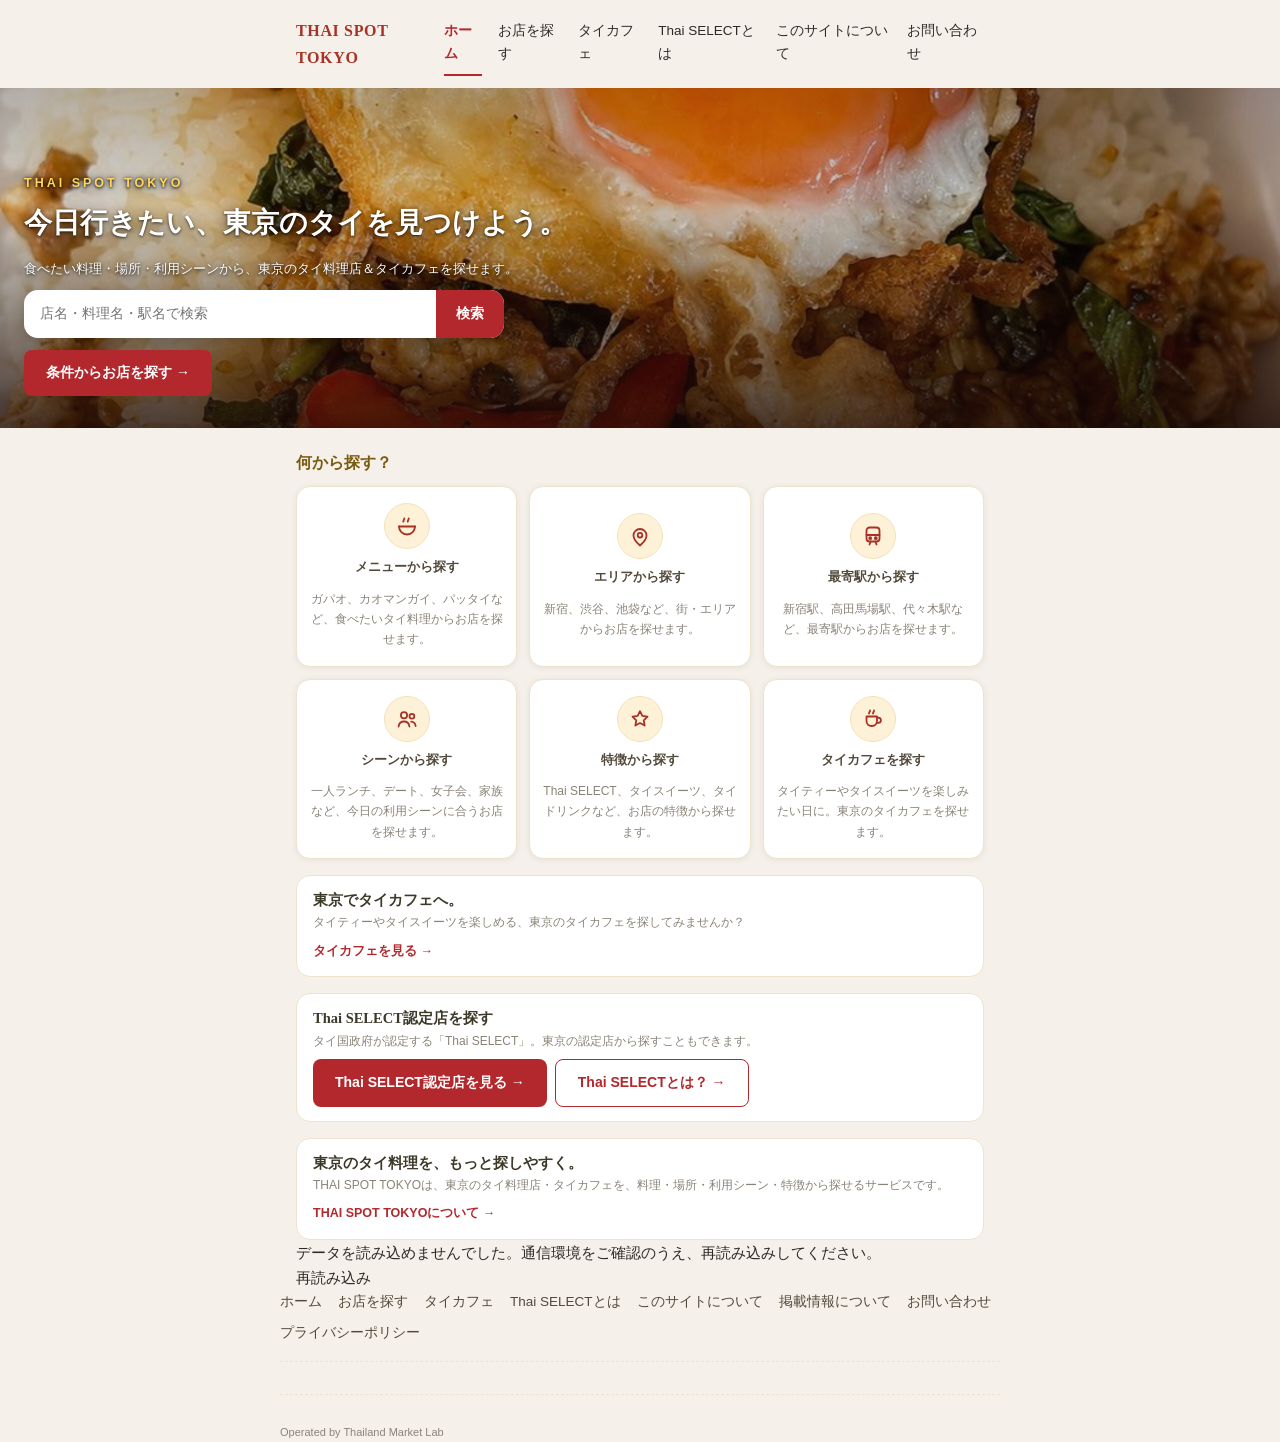
==== index.html @ a92f8f52 "THAI SPOT TOKYO サイト実装一式（多段レビュー・修正反映済み初稿候補） - 11ページ+診断ページ+共通JS7本+GAS(コード/appsscript.json) - テスト50/50 " ====
<!doctype html>
<html lang="ja">
<head>
<meta charset="UTF-8">
<meta name="viewport" content="width=device-width, initial-scale=1.0">
<meta name="robots" content="noindex, nofollow"> <!-- 検収後の移管時にこの行を削除 -->
<title>THAI SPOT TOKYO | 東京のタイ料理店・タイカフェ検索</title>
<meta name="description" content="東京都内のタイ料理店・タイカフェを、料理・エリア・駅・シーン・特徴から探せる検索サイトです。">
<link rel="stylesheet" href="assets/css/style.css">
<style>
  /* このページ限定の補助スタイル(style.cssは編集しない・search.html等の局所style慣例に準拠・実装設計書13-H)。
     既存デザイントークン(:root変数)のみ再利用し、新しい配色は増やさない。 */
  #hero-cta { margin-top: var(--space-3); } /* ヒーロー内メインボタン(13-H-2)を検索バーから少し離す */
  .hero__lead { font-size: 13px; color: #fff; margin: -2px 0 10px; text-shadow: 0 1px 3px rgba(0,0,0,.7), 0 2px 10px rgba(0,0,0,.5); } /* 仕様書3-1の説明文(影強化=8/25課長指摘対応) */
  .promo-panel__actions { display: flex; flex-wrap: wrap; gap: var(--space-2); margin-top: var(--space-2); } /* Thai SELECT 2ボタン化(13-H-5)の横並び */
</style>
</head>
<body>

<div id="site-header"></div>

<main id="main-content">
  <!-- ヒーロー(実装設計書6章): 写真+グラデオーバーレイ+ブランド+キャッチ+検索バー+メインボタン(13-H-2)。
       見出し・背景画像・ボタン文言はtexts()取得後にJSで上書きするが、それまでは下記の初期値をそのまま表示する
       (要件2-2: 文言層は無停止。データ取得失敗時も白画面・空欄にしない) -->
  <section class="hero" id="hero">
    <div class="hero__content">
      <p class="hero__brand">THAI SPOT TOKYO</p>
      <h1 class="hero__title" id="hero-title">今日行きたい、東京のタイを見つけよう。</h1>
      <!-- 仕様書3-1「説明」(最終ゲート仕上げで追加・texts: hero_lead) -->
      <p class="hero__lead" id="hero-lead">食べたい料理・場所・利用シーンから、東京のタイ料理店＆タイカフェを探せます。</p>
      <form class="hero-search" id="hero-search-form" action="search.html" method="get">
        <input class="hero-search__input" type="search" name="freeword" placeholder="店名・料理名・駅名で検索" aria-label="フリーワードで検索">
        <button class="hero-search__button" type="submit">検索</button>
      </form>
      <!-- 仕様書3-1メインボタン(実装設計書13-H-2で新設): [条件からお店を探す →]→search.html -->
      <a class="btn btn--primary" id="hero-cta" href="search.html">条件からお店を探す →</a>
    </div>
  </section>

  <div class="container">

    <!-- シート設定に問題がある可能性があるときだけ表示(実装設計書13-H-12。search.html等と同一の慣例:
         #warnings-banner-mountへappendChild。TS.render.warningsBannerはtypeofガード付きで独立動作) -->
    <div id="warnings-banner-mount"></div>

    <!-- 「何から探す？」6ブロック: search.htmlの該当カテゴリにフォーカス遷移(条件は未適用のまま・要件6章)。
         各タイルの説明文(実装設計書13-H-7)は仕様書3-1の本文どおり・texts()駆動。
         6番目は仕様書3-1どおり「タイカフェ」→cafe.html(実装設計書13-H-6。旧「タイプから探す」は廃止。
         店舗タイプはsearch.html内の選択UIで引き続き選べるため機能喪失なし) -->
    <section aria-labelledby="explore-title">
      <h2 class="section-title" id="explore-title">何から探す？</h2>
      <div class="explore-grid">
        <a class="explore-tile" href="search.html#focus=dish">
          <span class="explore-tile__icon" aria-hidden="true"><svg viewBox="0 0 24 24" fill="none" stroke="currentColor" stroke-width="1.8" stroke-linecap="round" stroke-linejoin="round" focusable="false"><path d="M4 12.5h16"/><path d="M20 12.5a8 8 0 0 1-16 0"/><path d="M9.3 4.5c0 1.3-1 1.9-1 3.2"/><path d="M13.7 4.5c0 1.3-1 1.9-1 3.2"/></svg></span>
          <span class="explore-tile__label">メニューから探す</span>
          <span class="promo-panel__desc" id="explore-desc-dish">ガパオ、カオマンガイ、パッタイなど、食べたいタイ料理からお店を探せます。</span>
        </a>
        <a class="explore-tile" href="search.html#focus=area">
          <span class="explore-tile__icon" aria-hidden="true"><svg viewBox="0 0 24 24" fill="none" stroke="currentColor" stroke-width="1.8" stroke-linecap="round" stroke-linejoin="round" focusable="false"><path d="M12 21.5s-6.5-5.6-6.5-10a6.5 6.5 0 0 1 13 0c0 4.4-6.5 10-6.5 10Z"/><circle cx="12" cy="11.2" r="2.3"/></svg></span>
          <span class="explore-tile__label">エリアから探す</span>
          <span class="promo-panel__desc" id="explore-desc-area">新宿、渋谷、池袋など、街・エリアからお店を探せます。</span>
        </a>
        <a class="explore-tile" href="search.html#focus=station">
          <span class="explore-tile__icon" aria-hidden="true"><svg viewBox="0 0 24 24" fill="none" stroke="currentColor" stroke-width="1.8" stroke-linecap="round" stroke-linejoin="round" focusable="false"><rect x="5.5" y="3.5" width="13" height="14" rx="3"/><path d="M5.5 11h13"/><circle cx="9.2" cy="14.2" r="1"/><circle cx="14.8" cy="14.2" r="1"/><path d="M8.5 20.5l1.2-3"/><path d="M15.5 20.5l-1.2-3"/></svg></span>
          <span class="explore-tile__label">最寄駅から探す</span>
          <span class="promo-panel__desc" id="explore-desc-station">新宿駅、高田馬場駅、代々木駅など、最寄駅からお店を探せます。</span>
        </a>
        <a class="explore-tile" href="search.html#focus=scene">
          <span class="explore-tile__icon" aria-hidden="true"><svg viewBox="0 0 24 24" fill="none" stroke="currentColor" stroke-width="1.8" stroke-linecap="round" stroke-linejoin="round" focusable="false"><circle cx="9" cy="8.3" r="3.1"/><path d="M3.6 19.5c.4-3.1 2.7-5 5.4-5s5 1.9 5.4 5"/><circle cx="16.9" cy="9.3" r="2.4"/><path d="M16.2 14.7c2.5.3 4.1 1.9 4.4 4.3"/></svg></span>
          <span class="explore-tile__label">シーンから探す</span>
          <span class="promo-panel__desc" id="explore-desc-scene">一人ランチ、デート、女子会、家族など、今日の利用シーンに合うお店を探せます。</span>
        </a>
        <a class="explore-tile" href="search.html#focus=feature">
          <span class="explore-tile__icon" aria-hidden="true"><svg viewBox="0 0 24 24" fill="none" stroke="currentColor" stroke-width="1.8" stroke-linecap="round" stroke-linejoin="round" focusable="false"><path d="M12 4.2l2.3 4.7 5.2.76-3.76 3.66.89 5.18L12 16.06l-4.63 2.44.89-5.18L4.5 9.66l5.2-.76Z"/></svg></span>
          <span class="explore-tile__label">特徴から探す</span>
          <span class="promo-panel__desc" id="explore-desc-feature">Thai SELECT、タイスイーツ、タイドリンクなど、お店の特徴から探せます。</span>
        </a>
        <a class="explore-tile" href="cafe.html">
          <span class="explore-tile__icon" aria-hidden="true"><svg viewBox="0 0 24 24" fill="none" stroke="currentColor" stroke-width="1.8" stroke-linecap="round" stroke-linejoin="round" focusable="false"><path d="M5.5 9.5h10.5v4.5a5 5 0 0 1-5 5h-.5a5 5 0 0 1-5-5Z"/><path d="M16 10.6h1.3a2.6 2.6 0 0 1 0 5.2H16"/><path d="M9 3.5c0 1.2-1 1.7-1 3"/><path d="M13 3.5c0 1.2-1 1.7-1 3"/></svg></span>
          <span class="explore-tile__label">タイカフェを探す</span>
          <span class="promo-panel__desc" id="explore-desc-cafe">タイティーやタイスイーツを楽しみたい日に。東京のタイカフェを探せます。</span>
        </a>
      </div>
    </section>

    <!-- おすすめ条件チップ: タップで条件適用済み遷移(要件6章)。値はSite_Texts「recommend_chips」駆動(実装設計書7章) -->
    <section id="recommend-section" aria-labelledby="recommend-title" hidden>
      <h2 class="section-title" id="recommend-title">おすすめの条件から探す</h2>
      <div id="recommend-chips" class="chips"></div>
    </section>

    <!-- タイ料理、何を食べる？(仕様書3-1・実装設計書13-H-1で新設): 「定番から探す」「ちょっと珍しいタイ料理」
         各5チップ+[すべてのメニューから探す →]。チップはtexts('home_dishes_popular'/'home_dishes_rare')
         駆動・resolveChipParamKey(下記スクリプト内・おすすめチップと同一関数)でMenusと突合し、未解決ラベルは
         非表示。仕様書の「ガパオ」は実在値「ガパオライス」に置換済み(fixtures/Menus.json確認・報告書に対応表)。
         おすすめチップ同様、db確定前(または通信失敗時)は非表示のまま(既存recommend-sectionの挙動に合わせる) -->
    <section id="dishes-section" aria-labelledby="dishes-title" hidden>
      <h2 class="section-title" id="dishes-title">タイ料理、何を食べる？</h2>
      <p class="promo-panel__desc" id="dishes-lead">「タイ料理が食べたい。でも、何を選べばいい？ そんなときは料理から探してみてください。」</p>
      <div class="panel" id="dishes-popular-panel" hidden>
        <h3 id="dishes-popular-title">定番から探す</h3>
        <div id="dishes-popular-chips" class="chips"></div>
      </div>
      <div class="panel" id="dishes-rare-panel" hidden>
        <h3 id="dishes-rare-title">ちょっと珍しいタイ料理</h3>
        <div id="dishes-rare-chips" class="chips"></div>
      </div>
      <p id="dishes-cta"><a class="btn btn--outline" id="dishes-cta-link" href="search.html#focus=dish">すべてのメニューから探す →</a></p>
    </section>

    <!-- タイカフェ導線(要件1章: ホーム→/cafe.html) -->
    <section class="promo-panel" id="promo-cafe">
      <h2 class="promo-panel__title" id="promo-cafe-title">東京でタイカフェへ。</h2>
      <p class="promo-panel__desc" id="promo-cafe-desc">タイティーやタイスイーツを楽しめる、東京のタイカフェを探してみませんか？</p>
      <a class="promo-panel__link" id="promo-cafe-link" href="cafe.html">タイカフェを見る →</a>
    </section>

    <!-- Thai SELECT導線(要件1章: ホーム→/thaiselect.html)。実装設計書13-H-5: 仕様書3-1どおり2ボタン化
         ([Thai SELECT認定店を見る →]→search.html?feature=Thai SELECT認定(実在Feature名・URLエンコード)
         +[Thai SELECTとは？ →]→thaiselect.html)。未使用だったhome_thaiselect_button/home_cafe_buttonを
         実際に使う形にした(promoリンクのtexts駆動化) -->
    <section class="promo-panel" id="promo-thaiselect">
      <h2 class="promo-panel__title" id="promo-thaiselect-title">Thai SELECT認定店を探す</h2>
      <p class="promo-panel__desc" id="promo-thaiselect-desc">タイ国政府が認定する「Thai SELECT」。東京の認定店から探すこともできます。</p>
      <div class="promo-panel__actions">
        <a class="btn btn--primary" id="promo-thaiselect-primary" href="search.html">Thai SELECT認定店を見る →</a>
        <a class="btn btn--outline" id="promo-thaiselect-secondary" href="thaiselect.html">Thai SELECTとは？ →</a>
      </div>
    </section>

    <!-- About導線(仕様書3-1/3-7・実装設計書13-H-3で新設): [THAI SPOT TOKYOについて →]→about.html。
         既存のpromo-panel部品をそのまま流用(新規CSS不要) -->
    <section class="promo-panel" id="promo-about">
      <h2 class="promo-panel__title" id="promo-about-title">東京のタイ料理を、もっと探しやすく。</h2>
      <p class="promo-panel__desc" id="promo-about-desc">THAI SPOT TOKYOは、東京のタイ料理店・タイカフェを、料理・場所・利用シーン・特徴から探せるサービスです。</p>
      <a class="promo-panel__link" id="promo-about-link" href="about.html">THAI SPOT TOKYOについて →</a>
    </section>

    <!-- 広告枠(要件1章: ホーム下部1)。該当広告なしなら何も描画されない -->
    <div id="home-ad-slot"></div>

    <!-- データ取得失敗時のみ表示(要件2-3: 白画面禁止) -->
    <div id="home-error" hidden></div>

  </div>
</main>

<div id="site-footer"></div>

<script src="assets/js/config.js"></script>
<script src="assets/js/texts-default.js"></script>
<script src="assets/js/util.js"></script>
<script src="assets/js/data.js"></script>
<script src="assets/js/render.js"></script>
<script src="assets/js/log.js"></script>
<script>
(function () {
  'use strict';

  // 共通ヘッダー/フッターはdbなしで即描画(体感速度優先)。フッターの「お知らせ・特集」はdb確定後に追って反映する。
  TS.render.chrome('home');

  // Thai SELECT主ボタンのhref(実装設計書13-H-5: search.html?feature=Thai SELECT認定・実在Feature名を
  // encodeURIComponentで必ずエスケープ・thaiselect.htmlの既存CTA実装と同じ組み立て方)。
  // 固定値でdbに依存しないため、データ取得を待たず同期的に設定する(通信失敗時もリンク切れにしない)。
  var thaiselectPrimary = document.getElementById('promo-thaiselect-primary');
  if (thaiselectPrimary) thaiselectPrimary.href = 'search.html?feature=' + encodeURIComponent('Thai SELECT認定');

  TS.data.load().then(function (db) {
    TS.render.footerNotices(db);
    insertWarningsBanner(db);

    // ヒーロー見出し・メインボタン(要件2-2: Site_Texts駆動。値が無ければHTML初期値のまま)
    var heroCatch = db.texts('hero_catch');
    if (heroCatch) TS.util.setText('hero-title', heroCatch);
    setTextIfPresent('hero-lead', db.texts('hero_lead'));
    setTextIfPresent('hero-cta', db.texts('hero_cta_label'));

    // ヒーロー背景画像(実装設計書6章: texts('hero_image_url') > assets/img/hero.jpg > CSSグラデ)
    var heroImageRaw = db.texts('hero_image_url');
    if (heroImageRaw) {
      var safeHero = TS.util.safeUrl(heroImageRaw, { image: true });
      if (safeHero) {
        var heroEl = document.getElementById('hero');
        if (heroEl) heroEl.style.setProperty('--hero-image', 'url("' + safeHero + '")');
      }
    }

    renderExploreDescriptions(db);
    renderRecommendChips(db);
    renderDishSection(db);

    // タイカフェ/Thai SELECT/About導線の文言(Site_Texts駆動)
    setTextIfPresent('promo-cafe-title', db.texts('home_cafe_title'));
    setTextIfPresent('promo-cafe-desc', db.texts('home_cafe_desc'));
    setTextIfPresent('promo-cafe-link', db.texts('home_cafe_button'));

    setTextIfPresent('promo-thaiselect-title', db.texts('home_thaiselect_title'));
    setTextIfPresent('promo-thaiselect-desc', db.texts('home_thaiselect_desc'));
    setTextIfPresent('promo-thaiselect-primary', db.texts('home_thaiselect_button'));
    setTextIfPresent('promo-thaiselect-secondary', db.texts('home_thaiselect_secondary_button'));

    setTextIfPresent('promo-about-title', db.texts('home_about_title'));
    setTextIfPresent('promo-about-desc', db.texts('home_about_desc'));
    setTextIfPresent('promo-about-link', db.texts('home_about_button'));

    // 広告枠(要件1章: home_bottom。該当広告なしならadSlotはnullを返すので何もしない)
    var ad = TS.render.adSlot('home_bottom', db);
    if (ad) document.getElementById('home-ad-slot').appendChild(ad);

  }).catch(function (err) {
    // 要件2-3: 通信失敗・非200時は「データを読み込めませんでした」表示(白画面禁止)
    var errEl = document.getElementById('home-error');
    if (errEl) {
      errEl.hidden = false;
      TS.data.loadError(errEl, err);
    }
  });

  // シート設定に問題がある可能性があるときだけ小バナーを先頭(コンテナ内)に挿入(実装設計書13-H-12)
  function insertWarningsBanner(db) {
    if (typeof TS.render.warningsBanner !== 'function') return;
    var banner = TS.render.warningsBanner(db);
    if (!banner) return;
    var mount = document.getElementById('warnings-banner-mount');
    if (mount) mount.appendChild(banner);
  }

  function setTextIfPresent(id, text) {
    if (text) TS.util.setText(id, text);
  }

  // 「何から探す？」6タイルの説明文(実装設計書13-H-7)
  function renderExploreDescriptions(db) {
    setTextIfPresent('explore-desc-dish', db.texts('home_block_dish_desc'));
    setTextIfPresent('explore-desc-area', db.texts('home_block_area_desc'));
    setTextIfPresent('explore-desc-station', db.texts('home_block_station_desc'));
    setTextIfPresent('explore-desc-scene', db.texts('home_block_scene_desc'));
    setTextIfPresent('explore-desc-feature', db.texts('home_block_feature_desc'));
    setTextIfPresent('explore-desc-cafe', db.texts('home_block_cafe_desc'));
  }

  // おすすめ条件チップを描画する。値はカンマ区切りのtexts('recommend_chips')、
  // 無ければconfig.jsのTS.config.RECOMMEND_CHIPSにフォールバック(実装設計書7章)
  function renderRecommendChips(db) {
    var section = document.getElementById('recommend-section');
    var mount = document.getElementById('recommend-chips');
    if (!mount || !section) return;

    var raw = db.texts('recommend_chips');
    var labels = raw
      ? parseCsvLabels(raw)
      : (TS.config.RECOMMEND_CHIPS || []).map(function (s) { return (s || '').trim(); }).filter(Boolean);
    var items = buildChipItems(labels, db);

    if (!items.length) {
      section.hidden = true;
      return;
    }
    section.hidden = false;
    renderChipGroup(items, mount);
  }

  // タイ料理、何を食べる？(仕様書3-1・実装設計書13-H-1): 「定番から探す」「ちょっと珍しいタイ料理」の
  // 2グループをそれぞれ resolveChipParamKey で実マスタ突合し、未解決ラベルは非表示にする
  // (要件2-4「無言の誤誘導禁止」＝存在しない条件はリンクとして出さない、おすすめチップと同じ方針)。
  function renderDishSection(db) {
    var section = document.getElementById('dishes-section');
    if (!section) return;

    setTextIfPresent('dishes-title', db.texts('home_dishes_heading'));
    setTextIfPresent('dishes-lead', db.texts('home_dishes_lead'));
    setTextIfPresent('dishes-cta-link', db.texts('home_dishes_cta_label'));

    var popularItems = buildChipItems(parseCsvLabels(db.texts('home_dishes_popular')), db);
    var rareItems = buildChipItems(parseCsvLabels(db.texts('home_dishes_rare')), db);

    toggleDishPanel('dishes-popular-panel', 'dishes-popular-title', 'dishes-popular-chips',
      db.texts('home_dishes_popular_heading'), popularItems);
    toggleDishPanel('dishes-rare-panel', 'dishes-rare-title', 'dishes-rare-chips',
      db.texts('home_dishes_rare_heading'), rareItems);

    // 両グループとも0件なら見出し/リード文/CTAだけの空セクションを出さない
    section.hidden = !(popularItems.length || rareItems.length);
  }

  function toggleDishPanel(panelId, titleId, chipsId, headingText, items) {
    var panel = document.getElementById(panelId);
    if (!panel) return;
    if (!items.length) { panel.hidden = true; return; }
    setTextIfPresent(titleId, headingText);
    renderChipGroup(items, document.getElementById(chipsId));
    panel.hidden = false;
  }

  // ---- チップ解決の共通ヘルパー(おすすめチップ/タイ料理2グループで共用。resolveChipParamKeyは
  //      このファイル内の1箇所のみに実装し重複実装しない・実装設計書13-H注意点) ----

  function parseCsvLabels(raw) {
    return (raw ? raw.split(',') : [])
      .map(function (s) { return (s || '').trim(); })
      .filter(Boolean);
  }

  function buildChipItems(labels, db) {
    return (labels || [])
      .map(function (label) { return { value: label, label: label, paramKey: resolveChipParamKey(label, db) }; })
      .filter(function (it) { return !!it.paramKey; });
  }

  function renderChipGroup(items, mount) {
    if (!mount) return;
    while (mount.firstChild) mount.removeChild(mount.firstChild);
    if (!items.length) return;
    var chipsEl = TS.render.chips(items, {
      hrefFor: function (value) {
        var it = items.filter(function (x) { return x.value === value; })[0];
        return 'search.html?' + it.paramKey + '=' + encodeURIComponent(value);
      }
    });
    while (chipsEl.firstChild) mount.appendChild(chipsEl.firstChild);
  }

  // 各ラベルがどのカテゴリ(料理/エリア/駅/シーン/特徴/タイプ)に属すか、マスタと突合して判定する。
  // 要件2-4: 値の突合はトリム+正規化。マスタに存在しない値は無視して表示しない(無言の誤誘導を避ける=
  // 存在しない条件は「見つからなかった」表示をするより、そもそもリンクとして出さない方が安全なため)
  function resolveChipParamKey(label, db) {
    var norm = TS.util.norm(label);
    if ((db.menus || []).some(function (m) { return TS.util.norm(m.name) === norm; })) return 'dish';
    if ((db.scenes || []).some(function (s) { return TS.util.norm(s.name) === norm; })) return 'scene';
    if ((db.features || []).some(function (f) { return TS.util.norm(f.name) === norm; })) return 'feature';
    if ((db.stores || []).some(function (s) { return TS.util.norm(s.area) === norm; })) return 'area';
    if ((db.stores || []).some(function (s) { return TS.util.norm(s.station) === norm; })) return 'station';
    if ((db.stores || []).some(function (s) { return TS.util.norm(s.storeType) === norm; })) return 'type';
    return null;
  }
})();
</script>
</body>
</html>
---- assets/css/style.css ----
/*
 * THAI SPOT TOKYO — 全ページ共通デザインシステム
 * 作成: タチコマ(Wave1-B)。配色・書体・部品は「デザイン案_CD統合_v1.html」(発注者確定デザイン)を正とする。
 * 構成の参考: demo/index.html(発注者高評価のデモ)。ただし配色はCD統合案(赤・金黄・クリーム)のみを使用し、
 * demoの緑系配色(--thai-green等)は採用しない(要件定義書8章: 配色はCD統合案が正)。
 * 375px基準モバイルファースト。768px+でコンテナ幅・2カラム化などを調整(実装設計書2章)。
 */

/* ==========================================================================
   0. リセット
   ========================================================================== */
*,
*::before,
*::after {
  box-sizing: border-box;
  margin: 0;
  padding: 0;
}

html {
  -webkit-text-size-adjust: 100%;
  text-size-adjust: 100%;
}

ul,
ol {
  list-style: none;
}

a {
  color: inherit;
  text-decoration: none;
}

img,
svg {
  display: block;
  max-width: 100%;
  height: auto;
}

button,
input,
textarea,
select {
  font: inherit;
  color: inherit;
  background: none;
  border: none;
}

button {
  cursor: pointer;
}

button:disabled {
  cursor: not-allowed;
}

/* ==========================================================================
   1. デザイントークン(CSSカスタムプロパティ) — デザイン案_CD統合_v1.html準拠
   ========================================================================== */
:root {
  /* カラー: 案C×D統合(確定) */
  --color-primary: #b3282d;       /* 主赤: ボタン・強調・見出しリンク */
  --color-primary-deep: #a83226;  /* 深赤: 店舗名・タグ(赤) */
  --color-gold: #f4c430;          /* 金黄: 枠アクセント(chip.y等) */
  --color-gold-light: #ffd75e;    /* 金黄(明): ブランドロゴ文字・ヒーロー強調 */

  --color-bg: #f5f1ea;            /* クリーム地: ページ背景 */
  --color-card: #fffdf9;          /* カード背景 */
  --color-border: #eee3cd;        /* カード枠・区切り線 */
  --color-chip-border: #e8ddc8;   /* チップ枠(未選択時) */

  --color-ink: #2d2a26;           /* 本文の基本文字色 */
  --color-heading: #3d3929;       /* セクション見出し文字色 */
  --color-muted: #8a8378;         /* 補足・メタ情報(エリア/駅など) */
  --color-muted-2: #52493a;       /* 補足文字色(やや濃い) */
  --color-subtle: #4b5563;        /* 注意書き等の控えめな文字色 */

  --color-tag-gold-bg: #ffe9b8;   /* タグ(黄)背景 */
  --color-tag-gold-ink: #7a5b12;  /* タグ(黄)文字 */
  --color-tag-red-bg: #fbdfd7;    /* タグ(赤)背景 */
  --color-tag-red-ink: #a83226;   /* タグ(赤)文字 */

  --color-white: #ffffff;
  --color-danger: #b3282d;        /* エラー表示は主赤を流用 */
  --color-danger-bg: #fbdfd7;

  /* ヒーロー背景(実写真が無い場合の代替グラデーション。デザイン案のfoodmark演出に対応) */
  --hero-gradient: radial-gradient(120% 90% at 20% 15%, #e8a13c 0%, #cf5f2e 34%, #a83226 62%, #7a1f1c 100%);
  /* 明るい料理写真でも文字が読めるよう全体を濃いめに・文字が乗る下部は特に濃く(8/25課長指摘対応) */
  --hero-overlay: linear-gradient(180deg, rgba(25, 9, 7, .32) 0%, rgba(25, 9, 7, .18) 35%, rgba(25, 9, 7, .78) 100%);

  /* 書体 */
  --font-heading: Georgia, "Yu Mincho", "Hiragino Mincho ProN", serif;
  --font-body: "Hiragino Sans", "Yu Gothic UI", "Meiryo", sans-serif;

  /* 角丸・シャドウ・間隔 */
  --radius-s: 8px;
  --radius-m: 14px;
  --radius-l: 16px;
  --radius-pill: 999px;
  --shadow-card: 0 1px 6px rgba(0, 0, 0, .07);
  --shadow-float: 0 4px 14px rgba(0, 0, 0, .18);
  --shadow-header: 0 1px 4px rgba(0, 0, 0, .08);

  --container-max: 720px;

  --space-1: 4px;
  --space-2: 8px;
  --space-3: 12px;
  --space-4: 16px;
  --space-5: 24px;
  --space-6: 32px;
  --space-7: 48px;
}

/* ==========================================================================
   2. ベース
   ========================================================================== */
body {
  font-family: var(--font-body);
  background: var(--color-bg);
  color: var(--color-ink);
  line-height: 1.7;
  font-size: 15px;
  -webkit-font-smoothing: antialiased;
}

h1, h2, h3, h4 {
  font-family: var(--font-heading);
  color: var(--color-heading);
  line-height: 1.4;
  font-weight: 700;
}

p {
  color: var(--color-ink);
}

/* 動的テキストの改行反映(要件2-4: innerHTML禁止のためtextContent+CSS改行で対応) */
.pre-wrap {
  white-space: pre-wrap;
  word-break: break-word;
}

:focus-visible {
  outline: 2px solid var(--color-primary);
  outline-offset: 2px;
}

.visually-hidden {
  position: absolute !important;
  width: 1px; height: 1px;
  padding: 0; margin: -1px;
  overflow: hidden;
  clip: rect(0, 0, 0, 0);
  white-space: nowrap;
  border: 0;
}

.container {
  max-width: var(--container-max);
  margin: 0 auto;
  padding: 0 var(--space-4);
}

main {
  display: block;
  min-height: 60vh;
}

.section-title {
  font-family: var(--font-heading);
  font-size: 16px;
  color: var(--color-tag-gold-ink);
  margin: var(--space-6) 0 var(--space-3);
}
.section-title:first-child {
  margin-top: var(--space-5);
}

@media (prefers-reduced-motion: reduce) {
  * { transition: none !important; animation: none !important; }
}

/* ==========================================================================
   3. ヘッダー(ロゴ+ハンバーガーnav) — CSSのみのcheckbox hack
   ========================================================================== */
.site-header {
  background: var(--color-white);
  box-shadow: var(--shadow-header);
  position: sticky;
  top: 0;
  z-index: 100;
}

.site-header__inner {
  max-width: var(--container-max);
  margin: 0 auto;
  padding: var(--space-3) var(--space-4);
  display: flex;
  align-items: center;
  justify-content: space-between;
  position: relative;
}

.site-logo {
  font-family: var(--font-heading);
  font-weight: 700;
  font-size: 16px;
  letter-spacing: .04em;
  color: var(--color-primary-deep);
}

/* チェックボックスハック本体は非表示 */
.nav-toggle {
  position: absolute;
  opacity: 0;
  pointer-events: none;
  width: 1px;
  height: 1px;
}

.hamburger {
  display: flex;
  flex-direction: column;
  justify-content: center;
  gap: 4px;
  width: 32px;
  height: 32px;
  padding: 6px;
  cursor: pointer;
}
.hamburger span {
  display: block;
  height: 2px;
  border-radius: 2px;
  background: var(--color-primary-deep);
}

.site-nav {
  display: none;
  flex-direction: column;
  position: absolute;
  top: 100%;
  left: 0;
  right: 0;
  background: var(--color-white);
  box-shadow: var(--shadow-float);
  border-top: 1px solid var(--color-border);
}
.site-nav__link {
  padding: var(--space-3) var(--space-4);
  font-size: 14px;
  border-bottom: 1px solid var(--color-bg);
}
.site-nav__link.is-current {
  color: var(--color-primary);
  font-weight: 700;
}

.nav-toggle:checked ~ .site-nav {
  display: flex;
}

@media (min-width: 768px) {
  .hamburger { display: none; }
  .site-nav {
    display: flex;
    flex-direction: row;
    position: static;
    box-shadow: none;
    border-top: none;
    background: none;
    gap: var(--space-4);
  }
  .site-nav__link {
    padding: var(--space-2) 0;
    border-bottom: none;
    font-size: 13.5px;
  }
  .site-nav__link.is-current {
    border-bottom: 2px solid var(--color-primary);
  }
}

/* ==========================================================================
   4. フッター
   ========================================================================== */
.site-footer {
  background: var(--color-white);
  border-top: 1px solid var(--color-border);
  margin-top: var(--space-7);
  padding: var(--space-6) var(--space-4) var(--space-5);
}

.footer-nav {
  max-width: var(--container-max);
  margin: 0 auto;
  display: flex;
  flex-wrap: wrap;
  gap: var(--space-2) var(--space-4);
  font-size: 13px;
  color: var(--color-muted-2);
  padding-bottom: var(--space-4);
}
.footer-nav__link:hover {
  color: var(--color-primary);
}

.footer-notices {
  max-width: var(--container-max);
  margin: 0 auto;
  padding: var(--space-4) 0;
  border-top: 1px dashed var(--color-border);
}
.footer-notices__title {
  font-size: 13px;
  color: var(--color-tag-gold-ink);
  margin-bottom: var(--space-2);
}
.footer-notices__list {
  display: flex;
  flex-direction: column;
  gap: var(--space-1);
}
.footer-notices__link {
  font-size: 13px;
  color: var(--color-primary-deep);
}
.footer-notices__link:hover {
  text-decoration: underline;
}

.footer-caution {
  max-width: var(--container-max);
  margin: 0 auto;
  padding-top: var(--space-4);
  border-top: 1px dashed var(--color-border);
  font-size: 11.5px;
  color: var(--color-muted);
  white-space: pre-wrap;
}

.footer-copyright {
  max-width: var(--container-max);
  margin: var(--space-3) auto 0;
  font-size: 11px;
  color: var(--color-muted);
}

@media (min-width: 768px) {
  .footer-nav { font-size: 13.5px; }
}

/* ==========================================================================
   5. ヒーロー(写真+グラデオーバーレイ+検索バー)
   ========================================================================== */
.hero {
  position: relative;
  min-height: 280px;
  overflow: hidden;
  display: flex;
  align-items: flex-end;
  /* 優先順位: texts('hero_image_url')(JSが--hero-imageを設定) > assets/img/hero.jpg > CSSグラデ(実装設計書6章) */
  background-image: var(--hero-image, url('../img/hero.jpg')), var(--hero-gradient);
  background-size: cover, cover;
  background-position: center, center;
  background-repeat: no-repeat, no-repeat;
}

.hero::after {
  content: '';
  position: absolute;
  inset: 0;
  background: var(--hero-overlay);
  pointer-events: none;
}

.hero__content {
  position: relative;
  z-index: 1;
  width: 100%;
  padding: var(--space-5) var(--space-4) var(--space-5);
  color: var(--color-white);
}

.hero__brand {
  font-size: 12.5px;
  letter-spacing: .24em;
  color: var(--color-gold-light);
  font-weight: 700;
  /* 白飯・卵など明るい背景でも沈まない三重影(8/25課長指摘対応) */
  text-shadow: 0 0 5px rgba(0, 0, 0, .65), 0 1px 3px rgba(0, 0, 0, .8), 0 2px 12px rgba(0, 0, 0, .55);
}

.hero__title {
  font-family: var(--font-heading);
  font-size: 22px;
  font-weight: 600;
  line-height: 1.5;
  margin: var(--space-2) 0 var(--space-4);
  text-shadow: 0 1px 3px rgba(0, 0, 0, .7), 0 2px 16px rgba(0, 0, 0, .55);
  color: var(--color-white);
  white-space: pre-wrap;
}

.hero-search {
  display: flex;
  background: var(--color-white);
  border-radius: var(--radius-m);
  overflow: hidden;
  box-shadow: var(--shadow-float);
  max-width: 480px;
}
.hero-search__input {
  flex: 1;
  padding: 12px 16px;
  font-size: 14px;
  outline: none;
  color: var(--color-ink);
  min-width: 0;
}
.hero-search__button {
  background: var(--color-primary);
  color: var(--color-white);
  padding: 0 20px;
  font-weight: 700;
  font-size: 14px;
}
.hero-search__button:hover {
  background: var(--color-primary-deep);
}

@media (min-width: 768px) {
  .hero { min-height: 340px; }
  .hero__content { padding: var(--space-6) var(--space-5); }
  .hero__title { font-size: 28px; }
}

/* ==========================================================================
   6. チップ — デザイン案_CD統合_v1.html の .chip / .chip.on / .chip.y を踏襲
   ========================================================================== */
.chips {
  display: flex;
  flex-wrap: wrap;
  gap: var(--space-2);
}

.chip {
  display: inline-flex;
  align-items: center;
  background: var(--color-white);
  border: 1.5px solid var(--color-chip-border);
  border-radius: var(--radius-pill);
  padding: 5px 14px;
  font-size: 13px;
  color: var(--color-muted-2);
  transition: background .12s, color .12s, border-color .12s;
}
a.chip:hover,
button.chip:hover {
  border-color: var(--color-primary);
}
.chip.on {
  background: var(--color-primary);
  border-color: var(--color-primary);
  color: var(--color-white);
  font-weight: 700;
}
.chip.y {
  border-color: var(--color-gold);
}
.chip.on.y {
  box-shadow: 0 0 0 2px rgba(244, 196, 48, .5) inset;
}

/* ==========================================================================
   7. 店舗カード(検索結果カード) — 要件1章/3章準拠
   ========================================================================== */
.card-list {
  display: flex;
  flex-direction: column;
  gap: var(--space-3);
}

.store-card {
  display: flex;
  flex-direction: column;
  background: var(--color-card);
  border: 1.5px solid var(--color-border);
  border-radius: var(--radius-l);
  overflow: hidden;
  box-shadow: var(--shadow-card);
}
a.store-card:hover {
  border-color: var(--color-primary);
}

.store-card__media {
  aspect-ratio: 4 / 3;
  background: var(--color-bg);
  overflow: hidden;
}
.store-card__img {
  width: 100%;
  height: 100%;
  object-fit: cover;
}

.store-card__body {
  padding: 14px 16px;
  display: flex;
  flex-direction: column;
  gap: 4px;
}

.store-card__badges {
  display: flex;
  flex-wrap: wrap;
  gap: 4px;
  margin-bottom: 2px;
}

.store-card__name {
  font-family: var(--font-heading);
  color: var(--color-primary-deep);
  font-weight: 700;
  font-size: 16px;
}

.store-card__meta {
  font-size: 11.5px;
  color: var(--color-muted);
}

.store-card__desc {
  font-size: 12.5px;
  color: var(--color-muted-2);
  margin-top: 2px;
  display: -webkit-box;
  -webkit-line-clamp: 2;
  -webkit-box-orient: vertical;
  overflow: hidden;
}

.store-card__tags {
  display: flex;
  flex-wrap: wrap;
  gap: 4px;
  margin-top: 6px;
}

@media (min-width: 768px) {
  .card-list {
    display: grid;
    grid-template-columns: repeat(2, 1fr);
    gap: var(--space-4);
  }
  .store-card { flex-direction: row; }
  .store-card__media { width: 38%; aspect-ratio: auto; }
  .store-card__body { flex: 1; }
}

/* ==========================================================================
   8. バッジ(Restaurant/Cafe/Thai SELECT)
   ========================================================================== */
.badge {
  display: inline-flex;
  align-items: center;
  font-size: 10.5px;
  font-weight: 700;
  border-radius: var(--radius-pill);
  padding: 2px 9px;
  line-height: 1.6;
  white-space: nowrap;
}
.badge--type-restaurant {
  background: var(--color-tag-red-bg);
  color: var(--color-tag-red-ink);
}
.badge--type-cafe {
  background: var(--color-tag-gold-bg);
  color: var(--color-tag-gold-ink);
}
.badge--thaiselect {
  background: var(--color-gold);
  color: #5c3d00;
  border: 1px solid #c99a12;
}

/* 検索チップ内の料理/シーン等タグ(store-card__tags用) */
.tag {
  font-size: 10.5px;
  border-radius: var(--radius-pill);
  padding: 2px 9px;
  background: var(--color-tag-gold-bg);
  color: var(--color-tag-gold-ink);
  font-weight: 700;
}
.tag--red {
  background: var(--color-tag-red-bg);
  color: var(--color-tag-red-ink);
}

/* ==========================================================================
   9. セクションパネル(汎用パネル・タイカフェ/Thai SELECT導線などのプロモーションパネル)
   ========================================================================== */
.panel {
  background: var(--color-white);
  border: 1.5px solid var(--color-border);
  border-radius: var(--radius-m);
  padding: var(--space-4);
  margin-top: var(--space-4);
}
.panel h2, .panel h3 {
  font-size: 13px;
  color: var(--color-muted);
  margin: var(--space-3) 0 var(--space-2);
}
.panel h2:first-child, .panel h3:first-child {
  margin-top: 0;
}

.promo-panel {
  margin-top: var(--space-4);
  background: var(--color-white);
  border-radius: var(--radius-m);
  border: 1.5px solid var(--color-border);
  padding: 14px 16px;
}
.promo-panel__title {
  font-family: var(--font-heading);
  font-size: 14.5px;
  color: var(--color-heading);
  font-weight: 700;
}
.promo-panel__desc {
  font-size: 12px;
  color: var(--color-muted);
  margin-top: 2px;
}
.promo-panel__link {
  display: inline-block;
  margin-top: var(--space-2);
  color: var(--color-primary);
  font-size: 12.5px;
  font-weight: 700;
}
.promo-panel__link:hover {
  text-decoration: underline;
}

/* ホーム「何から探す？」6ブロック */
.explore-grid {
  display: grid;
  grid-template-columns: repeat(2, 1fr);
  gap: var(--space-3);
}
.explore-tile {
  display: flex;
  flex-direction: column;
  align-items: center;
  justify-content: center;
  gap: var(--space-2);
  background: var(--color-white);
  border: 1.5px solid var(--color-border);
  border-radius: var(--radius-m);
  padding: var(--space-4) var(--space-2);
  text-align: center;
  box-shadow: var(--shadow-card);
}
.explore-tile:hover {
  border-color: var(--color-primary);
}
.explore-tile__icon {
  /* 8/25課長要望: 絵文字→自前SVGラインアイコン(端末差ゼロ・配色統一)。金黄の薄地円に深赤ストローク */
  width: 46px;
  height: 46px;
  display: grid;
  place-items: center;
  border-radius: 999px;
  background: #fdf1d7;
  border: 1px solid #f4e2b8;
  color: var(--color-primary-deep);
}
.explore-tile__icon svg {
  width: 24px;
  height: 24px;
  display: block;
}
.explore-tile__label {
  font-size: 12.5px;
  color: var(--color-muted-2);
  font-weight: 700;
}

@media (min-width: 768px) {
  .explore-grid { grid-template-columns: repeat(3, 1fr); }
}

/* ==========================================================================
   10. ボタン
   ========================================================================== */
.btn {
  display: inline-flex;
  align-items: center;
  justify-content: center;
  border-radius: var(--radius-s);
  padding: 11px 22px;
  font-size: 14px;
  font-weight: 700;
  text-align: center;
  transition: background .12s, opacity .12s;
}
.btn--primary {
  background: var(--color-primary);
  color: var(--color-white);
}
.btn--primary:hover {
  background: var(--color-primary-deep);
}
.btn--outline {
  background: var(--color-white);
  color: var(--color-primary);
  border: 1.5px solid var(--color-primary);
}
.btn--outline:hover {
  background: var(--color-tag-red-bg);
}
.btn--secondary {
  background: #b6ad9d;
  color: var(--color-white);
}
.btn:disabled,
.btn[aria-disabled="true"] {
  opacity: .5;
  cursor: not-allowed;
}

/* ==========================================================================
   11. フォーム部品(お問い合わせ等)
   ========================================================================== */
.form-field {
  margin-bottom: var(--space-4);
}
.form-label {
  display: block;
  font-size: 13px;
  font-weight: 700;
  color: var(--color-heading);
  margin-bottom: var(--space-2);
}
.form-label .required {
  color: var(--color-primary);
  font-size: 11px;
  margin-left: var(--space-1);
}
.form-input,
.form-textarea,
.form-select {
  display: block;
  width: 100%;
  border: 1.5px solid var(--color-chip-border);
  border-radius: var(--radius-s);
  padding: 10px 12px;
  font-size: 15px;
  background: var(--color-white);
  color: var(--color-ink);
}
.form-input:focus,
.form-textarea:focus,
.form-select:focus {
  border-color: var(--color-primary);
}
.form-textarea {
  min-height: 140px;
  resize: vertical;
}
.form-radio-group {
  display: flex;
  flex-wrap: wrap;
  gap: var(--space-3);
}
.form-radio-item {
  display: inline-flex;
  align-items: center;
  gap: 6px;
  font-size: 14px;
}
.form-hint {
  font-size: 11.5px;
  color: var(--color-muted);
  margin-top: var(--space-1);
}
.form-error {
  font-size: 12px;
  color: var(--color-danger);
  margin-top: var(--space-1);
}
.form-success {
  font-size: 12px;
  color: #1b7a5a;
  margin-top: var(--space-1);
}

/* ハニーポット項目: CSSで不可視化(bot対策・要件7章) */
.form-honeypot {
  position: absolute !important;
  left: -9999px !important;
  width: 1px; height: 1px;
  overflow: hidden;
}

/* ==========================================================================
   12. 文章ページ(About/Thai SELECT/掲載情報について/プライバシーポリシー/page.html共通)
   ========================================================================== */
.article {
  padding: var(--space-5) 0 var(--space-7);
}
.article__title {
  font-family: var(--font-heading);
  font-size: 20px;
  color: var(--color-primary-deep);
  margin-bottom: var(--space-2);
}
.article__meta {
  font-size: 11.5px;
  color: var(--color-muted);
  margin-bottom: var(--space-4);
}
.article__image {
  width: 100%;
  border-radius: var(--radius-m);
  margin-bottom: var(--space-4);
  overflow: hidden;
}
.article__image img {
  width: 100%;
  object-fit: cover;
}
.article__body {
  font-size: 14.5px;
  line-height: 1.9;
  color: var(--color-ink);
  white-space: pre-wrap;
  word-break: break-word;
}

/* ==========================================================================
   13. エラー・空状態・読み込み中の共通表示
   ========================================================================== */
.state-panel {
  text-align: center;
  padding: 40px 16px;
  color: var(--color-muted);
}
.state-panel__code {
  font-family: var(--font-heading);
  font-size: 44px;
  color: var(--color-border);
  font-weight: 700;
}
.state-panel__title {
  font-family: var(--font-heading);
  font-size: 17px;
  color: var(--color-heading);
  margin: var(--space-2) 0 var(--space-2);
}
.state-panel__desc {
  font-size: 13px;
  color: var(--color-muted);
  line-height: 1.8;
}
.state-panel__actions {
  margin-top: var(--space-5);
  display: flex;
  flex-wrap: wrap;
  gap: var(--space-3);
  justify-content: center;
}
.state-panel--error .state-panel__title {
  color: var(--color-danger);
}
.state-panel--error {
  background: var(--color-danger-bg);
  border-radius: var(--radius-m);
}

/* ==========================================================================
   14. 広告枠 — 該当広告なしなら何も出さない(render.jsがElementを返さない設計)
   ========================================================================== */
.ad-slot {
  margin: var(--space-5) 0;
  text-align: center;
}
.ad-slot__link,
.ad-slot__img {
  display: inline-block;
  max-width: 100%;
  border-radius: var(--radius-m);
  overflow: hidden;
}
.ad-slot__img {
  width: 100%;
}

/* ==========================================================================
   15. 店舗詳細ページ(store.html固有クラス) — 設計書11章TODO8: インラインstyleを専用クラスへ移行
   ========================================================================== */
/* 画像ギャラリー: Exterior_Image/Food_Imageの2枚構成。1枚のみの時は--singleで1カラムに切替(0枚は非描画)。 */
.store-detail__gallery {
  display: grid;
  grid-template-columns: 1fr 1fr;
  gap: var(--space-2);
  margin: var(--space-3) 0 var(--space-4);
}
.store-detail__gallery--single {
  grid-template-columns: 1fr;
}

.store-detail__map-btn {
  margin: var(--space-3) 0;
}

/* 公式サイト/Instagramボタン列(登録時のみ表示・複数行折り返し対応) */
.store-detail__links {
  display: flex;
  flex-wrap: wrap;
  gap: var(--space-2);
  margin: var(--space-3) 0;
}

.store-detail__tiktok {
  margin: var(--space-2) 0 var(--space-3);
}

.store-detail__notice {
  margin-top: 20px;
}
.store-detail__notice-btn {
  margin-top: var(--space-2);
}

/* ==========================================================================
   16. その他ユーティリティ
   ========================================================================== */
[hidden] {
  display: none !important;
}
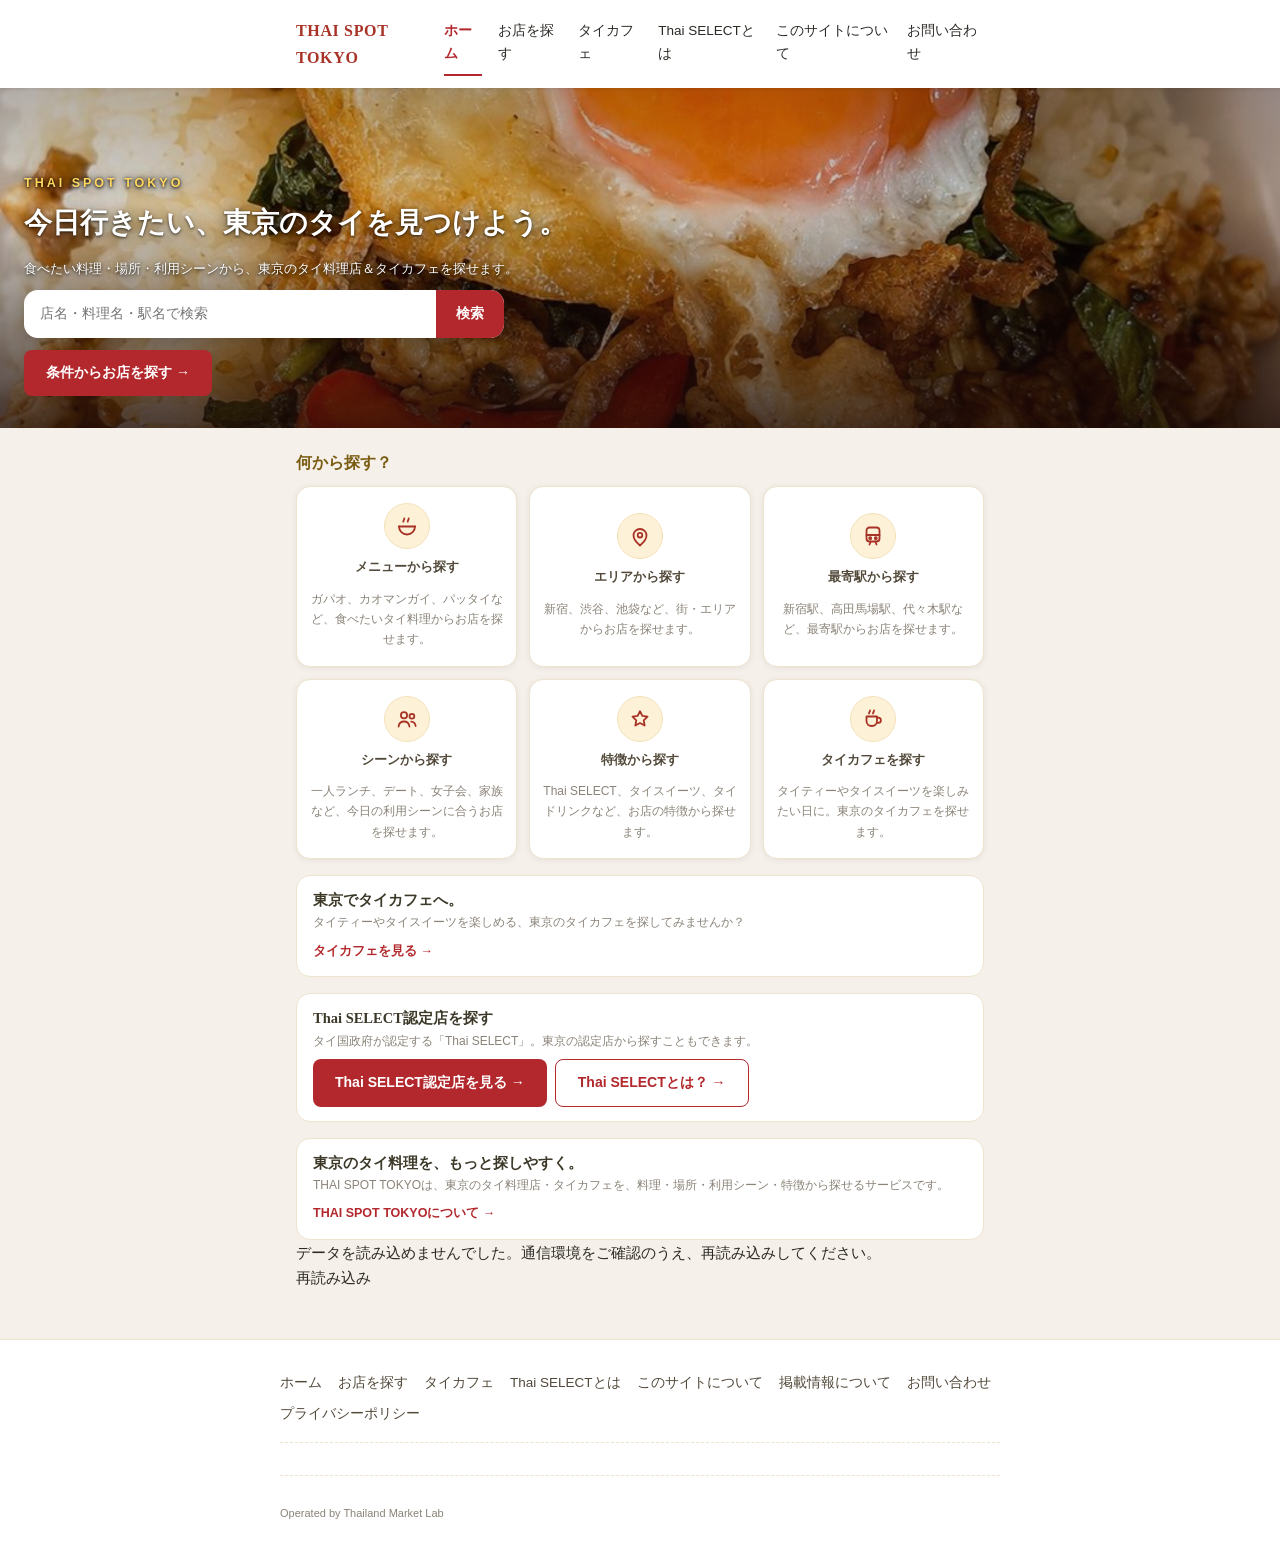
==== commit 2dddc0f7: "モバイルメニュー不可視バグの根本修正: site-header/site-footerクラスをマウント時に付与(sticky・z-index:100が空振りし開いたメニューがヒーロー下に隠れていた)・" ====
--- a/index.html
+++ b/index.html
@@ -6,7 +6,7 @@
 <meta name="robots" content="noindex, nofollow"> <!-- 検収後の移管時にこの行を削除 -->
 <title>THAI SPOT TOKYO | 東京のタイ料理店・タイカフェ検索</title>
 <meta name="description" content="東京都内のタイ料理店・タイカフェを、料理・エリア・駅・シーン・特徴から探せる検索サイトです。">
-<link rel="stylesheet" href="assets/css/style.css">
+<link rel="stylesheet" href="assets/css/style.css?v=20260825c">
 <style>
   /* このページ限定の補助スタイル(style.cssは編集しない・search.html等の局所style慣例に準拠・実装設計書13-H)。
      既存デザイントークン(:root変数)のみ再利用し、新しい配色は増やさない。 */
@@ -148,12 +148,12 @@
 
 <div id="site-footer"></div>
 
-<script src="assets/js/config.js"></script>
-<script src="assets/js/texts-default.js"></script>
-<script src="assets/js/util.js"></script>
-<script src="assets/js/data.js"></script>
-<script src="assets/js/render.js"></script>
-<script src="assets/js/log.js"></script>
+<script src="assets/js/config.js?v=20260825c"></script>
+<script src="assets/js/texts-default.js?v=20260825c"></script>
+<script src="assets/js/util.js?v=20260825c"></script>
+<script src="assets/js/data.js?v=20260825c"></script>
+<script src="assets/js/render.js?v=20260825c"></script>
+<script src="assets/js/log.js?v=20260825c"></script>
 <script>
 (function () {
   'use strict';
--- a/assets/css/style.css
+++ b/assets/css/style.css
@@ -215,15 +215,12 @@
 }
 
 /* チェックボックスハック本体は非表示 */
-.nav-toggle {
-  position: absolute;
-  opacity: 0;
-  pointer-events: none;
-  width: 1px;
-  height: 1px;
-}
-
 .hamburger {
+  /* button要素化(iOS label タップ不発対応・2026-08-25)に伴いUA既定スタイルを打ち消す */
+  background: none;
+  border: none;
+  padding: 0;
+  cursor: pointer;
   display: flex;
   flex-direction: column;
   justify-content: center;
@@ -261,7 +258,7 @@
   font-weight: 700;
 }
 
-.nav-toggle:checked ~ .site-nav {
+.site-nav.is-open {
   display: flex;
 }
 
@@ -301,6 +298,8 @@
   margin: 0 auto;
   display: flex;
   flex-wrap: wrap;
+  justify-content: center; /* モバイルは中央寄せ(2026-08-25 課長iPhone実機フィードバック) */
+  text-align: center;
   gap: var(--space-2) var(--space-4);
   font-size: 13px;
   color: var(--color-muted-2);
@@ -352,7 +351,7 @@
 }
 
 @media (min-width: 768px) {
-  .footer-nav { font-size: 13.5px; }
+  .footer-nav { font-size: 13.5px; justify-content: flex-start; text-align: left; }
 }
 
 /* ==========================================================================
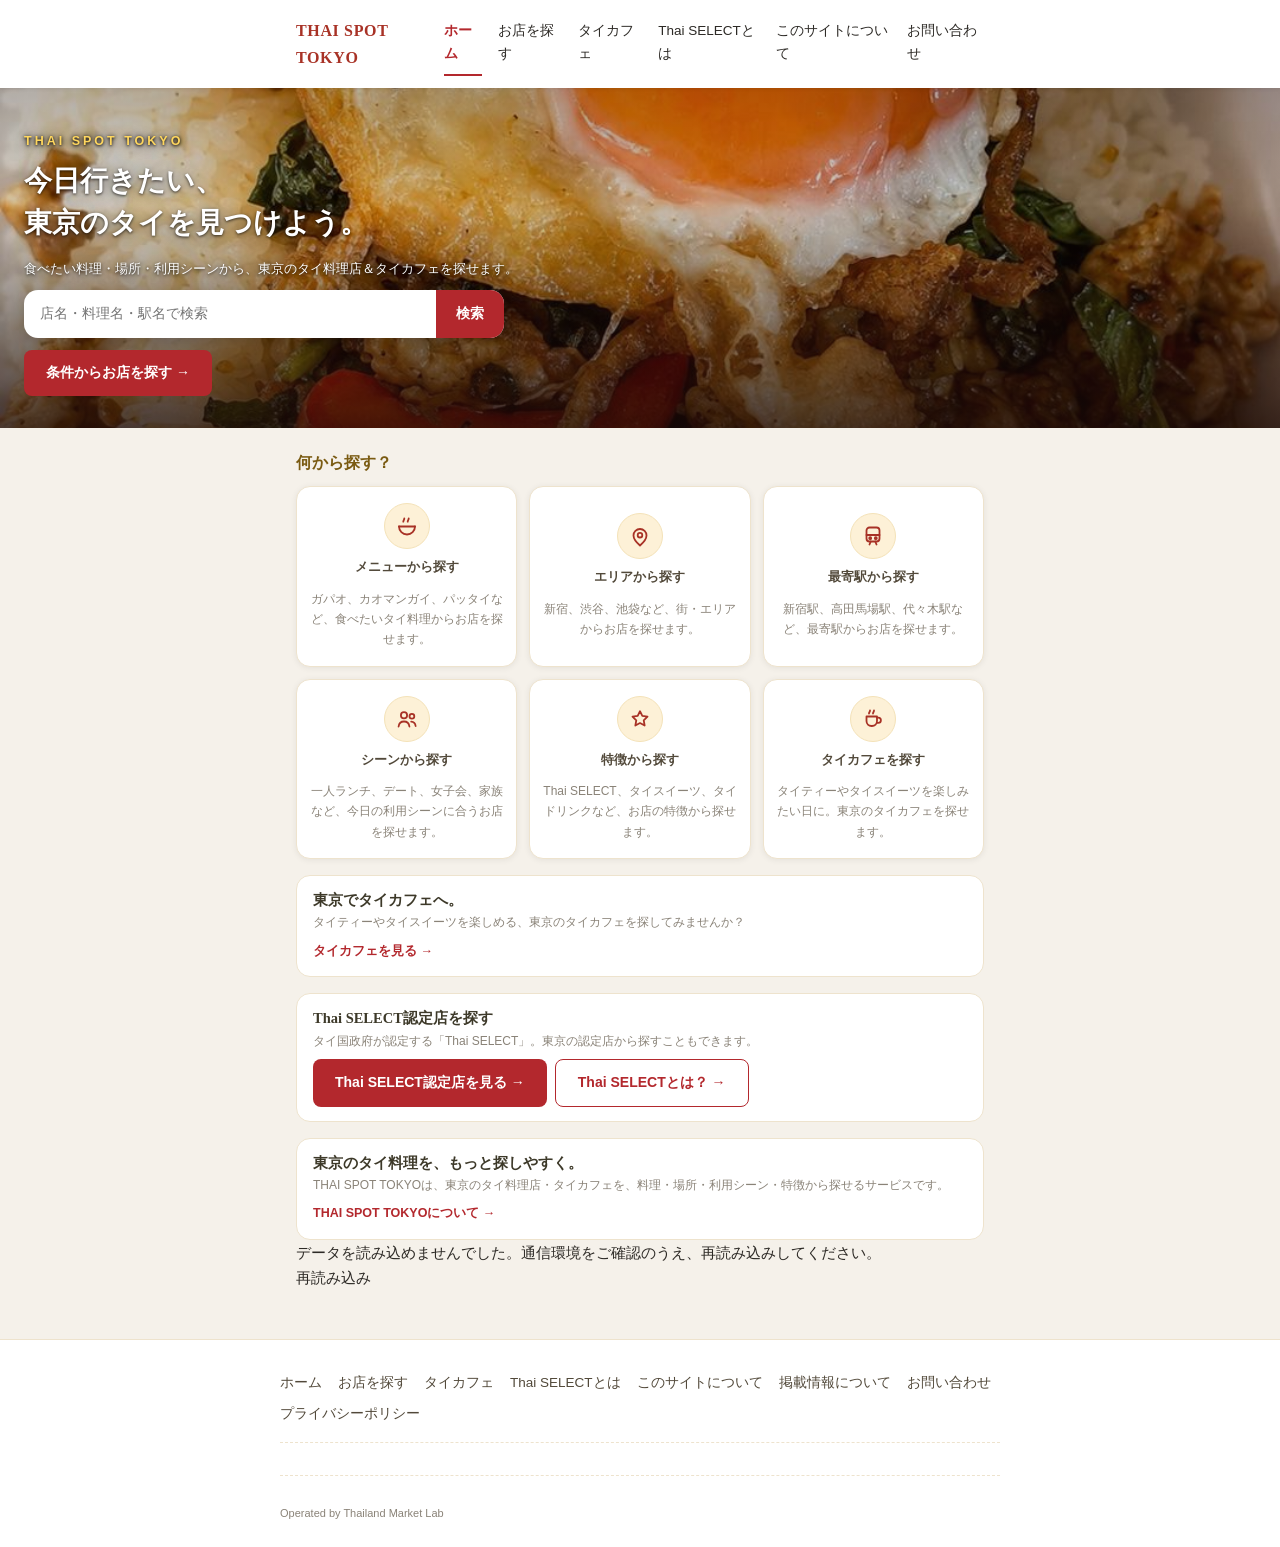
==== commit b61ed88e: "発注者フィードバック対応: トップのメインコピーを「今日行きたい、」の後で改行して2行に(仕様確認書OK・初稿高評価・改行のみ修正依頼)・キャッシュバスターv=20260826a Co-Authore" ====
--- a/index.html
+++ b/index.html
@@ -6,7 +6,7 @@
 <meta name="robots" content="noindex, nofollow"> <!-- 検収後の移管時にこの行を削除 -->
 <title>THAI SPOT TOKYO | 東京のタイ料理店・タイカフェ検索</title>
 <meta name="description" content="東京都内のタイ料理店・タイカフェを、料理・エリア・駅・シーン・特徴から探せる検索サイトです。">
-<link rel="stylesheet" href="assets/css/style.css?v=20260825c">
+<link rel="stylesheet" href="assets/css/style.css?v=20260826a">
 <style>
   /* このページ限定の補助スタイル(style.cssは編集しない・search.html等の局所style慣例に準拠・実装設計書13-H)。
      既存デザイントークン(:root変数)のみ再利用し、新しい配色は増やさない。 */
@@ -26,7 +26,8 @@
   <section class="hero" id="hero">
     <div class="hero__content">
       <p class="hero__brand">THAI SPOT TOKYO</p>
-      <h1 class="hero__title" id="hero-title">今日行きたい、東京のタイを見つけよう。</h1>
+      <h1 class="hero__title" id="hero-title">今日行きたい、
+東京のタイを見つけよう。</h1>
       <!-- 仕様書3-1「説明」(最終ゲート仕上げで追加・texts: hero_lead) -->
       <p class="hero__lead" id="hero-lead">食べたい料理・場所・利用シーンから、東京のタイ料理店＆タイカフェを探せます。</p>
       <form class="hero-search" id="hero-search-form" action="search.html" method="get">
@@ -148,12 +149,12 @@
 
 <div id="site-footer"></div>
 
-<script src="assets/js/config.js?v=20260825c"></script>
-<script src="assets/js/texts-default.js?v=20260825c"></script>
-<script src="assets/js/util.js?v=20260825c"></script>
-<script src="assets/js/data.js?v=20260825c"></script>
-<script src="assets/js/render.js?v=20260825c"></script>
-<script src="assets/js/log.js?v=20260825c"></script>
+<script src="assets/js/config.js?v=20260826a"></script>
+<script src="assets/js/texts-default.js?v=20260826a"></script>
+<script src="assets/js/util.js?v=20260826a"></script>
+<script src="assets/js/data.js?v=20260826a"></script>
+<script src="assets/js/render.js?v=20260826a"></script>
+<script src="assets/js/log.js?v=20260826a"></script>
 <script>
 (function () {
   'use strict';
